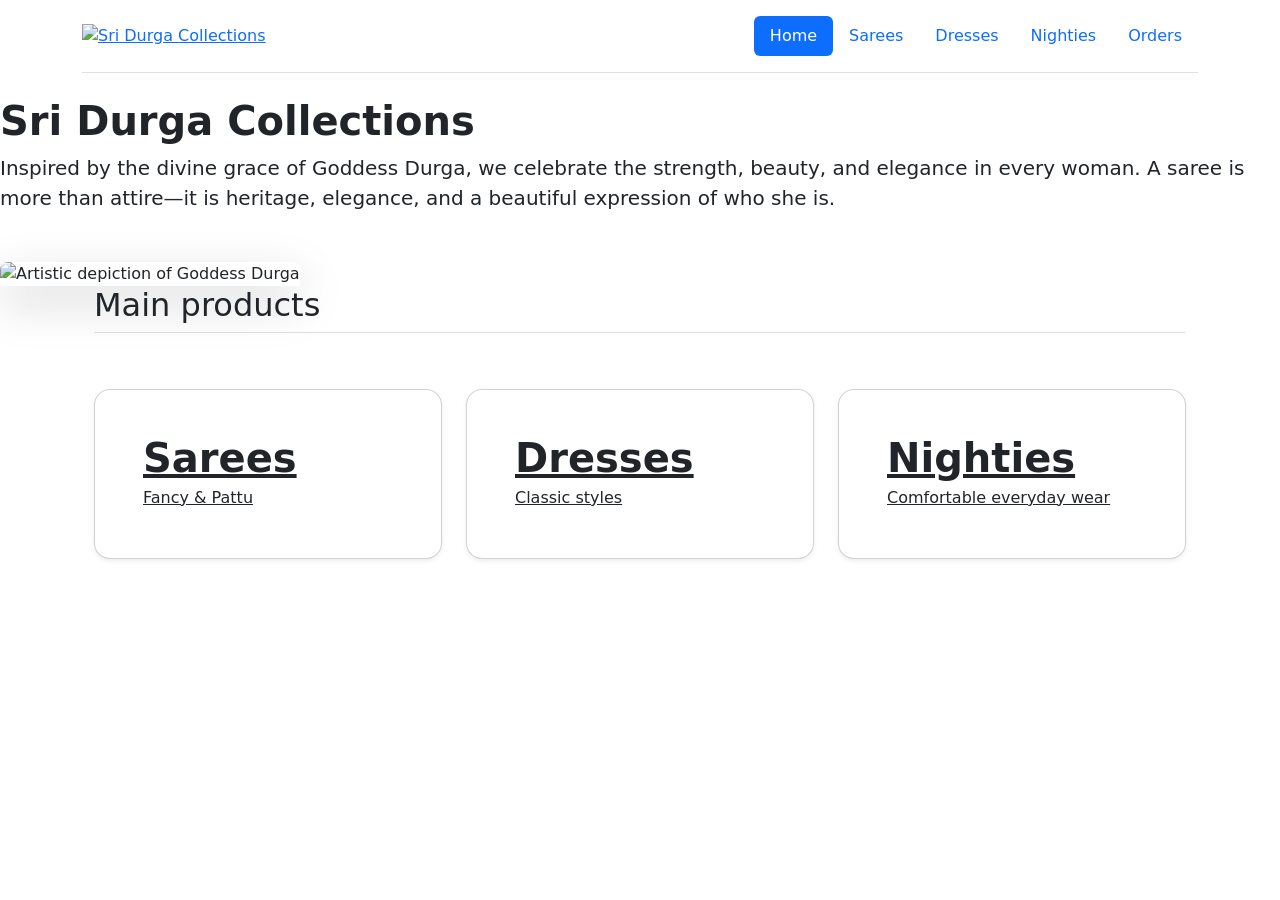
==== index.html @ 5ee33a94 "first index file" ====
<!doctype html>
<html lang="en">
<head>
  <meta charset="UTF-8">
  <meta name="viewport" content="width=device-width, initial-scale=1.0">
  <title>Sri Durga Collections</title>
  <link href="https://cdn.jsdelivr.net/npm/bootstrap@5.3.2/dist/css/bootstrap.min.css" rel="stylesheet" integrity="sha384-T3c6CoIi6uLrA9TneNEoa7RxnatzjcDSCmG1MXxSR1GAsXEV/Dwwykc2MPK8M2HN" crossorigin="anonymous">
  <link rel="stylesheet" href="static/css/styles.css">
</head>
<body>
  <div class="container">
    <header class="d-flex flex-wrap align-items-center justify-content-center py-3 mb-4 border-bottom">
      <a href="index.html" class="d-flex align-items-center me-md-auto" aria-label="Sri Durga Collections home"><img src="static/images/SDC_Logo.png" alt="Sri Durga Collections"></a>
      <nav aria-label="Primary navigation"><ul class="nav nav-pills"><li class="nav-item"><a href="index.html" class="nav-link active" aria-current="page">Home</a></li><li class="nav-item"><a href="sarees.html" class="nav-link">Sarees</a></li><li class="nav-item"><a href="dresses.html" class="nav-link">Dresses</a></li><li class="nav-item"><a href="nighties.html" class="nav-link">Nighties</a></li><li class="nav-item"><a href="orders.html" class="nav-link">Orders</a></li></ul></nav>
    </header>
  </div>
  <main>
    <section class="hero" aria-labelledby="hero-title">
      <h1 id="hero-title" class="fw-bold">Sri Durga Collections</h1>
      <p class="lead mb-5">Inspired by the divine grace of Goddess Durga, we celebrate the strength, beauty, and elegance in every woman. A saree is more than attire—it is heritage, elegance, and a beautiful expression of who she is.</p>
      <img src="static/images/Durga_face.png" class="hero-image rounded-top-3 shadow-lg" alt="Artistic depiction of Goddess Durga" width="700" height="500" loading="lazy">
    </section>
    <section class="container px-4 pb-5" aria-labelledby="products-title">
      <h2 id="products-title" class="product-heading pb-2 border-bottom">Main products</h2>
      <div class="row row-cols-1 row-cols-lg-3 align-items-stretch g-4 py-5">
        <div class="col"><a href="sarees.html" class="product-card card h-100 overflow-hidden rounded-4 shadow-sm" style="--card-gradient:linear-gradient(135deg,#8c234a,#d7914d)"><span class="d-flex flex-column h-100 p-5"><span class="mt-auto display-6 lh-1 fw-bold">Sarees</span><span class="mt-2">Fancy &amp; Pattu</span></span></a></div>
        <div class="col"><a href="dresses.html" class="product-card card h-100 overflow-hidden rounded-4 shadow-sm" style="--card-gradient:linear-gradient(135deg,#8d1426,#c38a26)"><span class="d-flex flex-column h-100 p-5"><span class="mt-auto display-6 lh-1 fw-bold">Dresses</span><span class="mt-2">Classic styles</span></span></a></div>
        <div class="col"><a href="nighties.html" class="product-card card h-100 overflow-hidden rounded-4 shadow-sm" style="--card-gradient:linear-gradient(135deg,#0f6b61,#244a85)"><span class="d-flex flex-column h-100 p-5"><span class="mt-auto display-6 lh-1 fw-bold">Nighties</span><span class="mt-2">Comfortable everyday wear</span></span></a></div>
      </div>
    </section>
  </main>
</body>
</html>
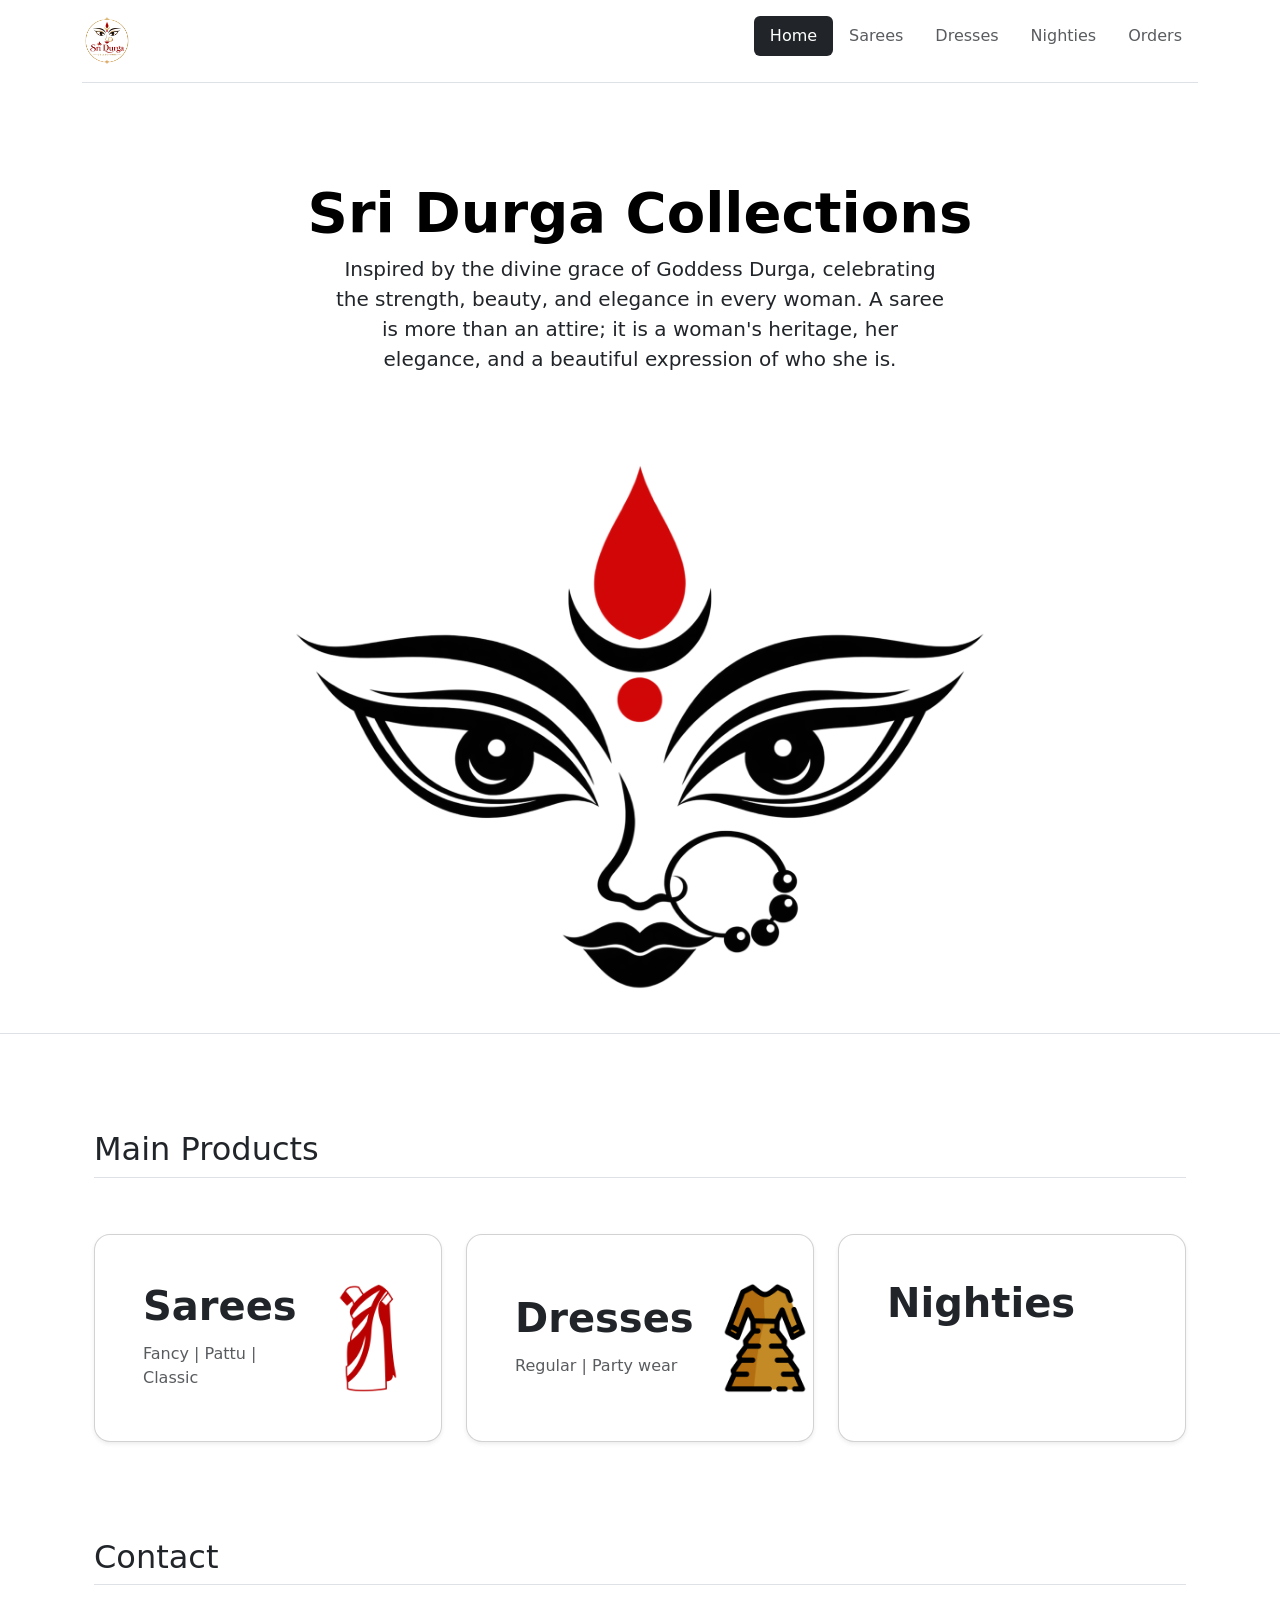
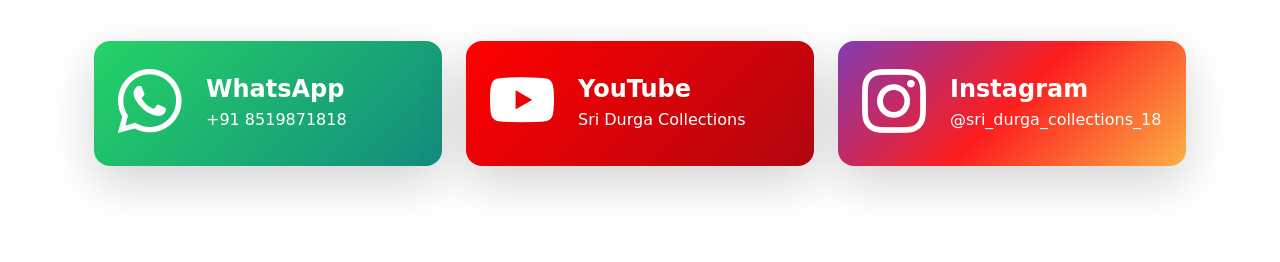
==== commit 2af2f8b2: "developed base website with home and orders (coming soon)" ====
--- a/index.html
+++ b/index.html
@@ -1,33 +1,115 @@
-<!doctype html>
+﻿<!DOCTYPE html>
 <html lang="en">
 <head>
   <meta charset="UTF-8">
   <meta name="viewport" content="width=device-width, initial-scale=1.0">
   <title>Sri Durga Collections</title>
   <link href="https://cdn.jsdelivr.net/npm/bootstrap@5.3.2/dist/css/bootstrap.min.css" rel="stylesheet" integrity="sha384-T3c6CoIi6uLrA9TneNEoa7RxnatzjcDSCmG1MXxSR1GAsXEV/Dwwykc2MPK8M2HN" crossorigin="anonymous">
+  <script src="https://cdn.jsdelivr.net/npm/bootstrap@5.3.2/dist/js/bootstrap.bundle.min.js" integrity="sha384-C6RzsynM9kWDrMNeT87bh95OGNyZPhcTNXj1NW7RuBCsyN/o0jlpcV8Qyq46cDfL" crossorigin="anonymous"></script>
   <link rel="stylesheet" href="static/css/styles.css">
+  <link rel="stylesheet" href="https://cdn.jsdelivr.net/npm/bootstrap-icons@1.11.3/font/bootstrap-icons.min.css">
 </head>
 <body>
-  <div class="container">
-    <header class="d-flex flex-wrap align-items-center justify-content-center py-3 mb-4 border-bottom">
-      <a href="index.html" class="d-flex align-items-center me-md-auto" aria-label="Sri Durga Collections home"><img src="static/images/SDC_Logo.png" alt="Sri Durga Collections"></a>
-      <nav aria-label="Primary navigation"><ul class="nav nav-pills"><li class="nav-item"><a href="index.html" class="nav-link active" aria-current="page">Home</a></li><li class="nav-item"><a href="sarees.html" class="nav-link">Sarees</a></li><li class="nav-item"><a href="dresses.html" class="nav-link">Dresses</a></li><li class="nav-item"><a href="nighties.html" class="nav-link">Nighties</a></li><li class="nav-item"><a href="orders.html" class="nav-link">Orders</a></li></ul></nav>
+  <div class="container ">
+    <!-- Header / primary navigation -->
+    <header class="d-flex flex-wrap justify-content-center py-3 mb-4 border-bottom ">
+      <a href="./index" class="d-flex align-items-center mb-3 mb-md-0 me-md-auto link-body-emphasis text-decoration-none">
+        <img src="static/images/SDC_Logo.png" alt="Sri Durga Collections">
+      </a>
+      <ul class="nav nav-pills">
+        <li class="nav-item"><a href="./index.html" class="nav-link active bg-dark" aria-current="page">Home</a></li>
+        <li class="nav-item"><a href="./sarees.html" class="nav-link text-body-secondary">Sarees</a></li>
+        <li class="nav-item"><a href="./dresses.html" class="nav-link text-body-secondary">Dresses</a></li>
+        <li class="nav-item"><a href="./nighties.html" class="nav-link text-body-secondary">Nighties</a></li>
+        <li class="nav-item"><a href="./orders.html" class="nav-link text-body-secondary">Orders</a></li>
+      </ul>
     </header>
   </div>
-  <main>
-    <section class="hero" aria-labelledby="hero-title">
-      <h1 id="hero-title" class="fw-bold">Sri Durga Collections</h1>
-      <p class="lead mb-5">Inspired by the divine grace of Goddess Durga, we celebrate the strength, beauty, and elegance in every woman. A saree is more than attire—it is heritage, elegance, and a beautiful expression of who she is.</p>
-      <img src="static/images/Durga_face.png" class="hero-image rounded-top-3 shadow-lg" alt="Artistic depiction of Goddess Durga" width="700" height="500" loading="lazy">
-    </section>
-    <section class="container px-4 pb-5" aria-labelledby="products-title">
-      <h2 id="products-title" class="product-heading pb-2 border-bottom">Main products</h2>
-      <div class="row row-cols-1 row-cols-lg-3 align-items-stretch g-4 py-5">
-        <div class="col"><a href="sarees.html" class="product-card card h-100 overflow-hidden rounded-4 shadow-sm" style="--card-gradient:linear-gradient(135deg,#8c234a,#d7914d)"><span class="d-flex flex-column h-100 p-5"><span class="mt-auto display-6 lh-1 fw-bold">Sarees</span><span class="mt-2">Fancy &amp; Pattu</span></span></a></div>
-        <div class="col"><a href="dresses.html" class="product-card card h-100 overflow-hidden rounded-4 shadow-sm" style="--card-gradient:linear-gradient(135deg,#8d1426,#c38a26)"><span class="d-flex flex-column h-100 p-5"><span class="mt-auto display-6 lh-1 fw-bold">Dresses</span><span class="mt-2">Classic styles</span></span></a></div>
-        <div class="col"><a href="nighties.html" class="product-card card h-100 overflow-hidden rounded-4 shadow-sm" style="--card-gradient:linear-gradient(135deg,#0f6b61,#244a85)"><span class="d-flex flex-column h-100 p-5"><span class="mt-auto display-6 lh-1 fw-bold">Nighties</span><span class="mt-2">Comfortable everyday wear</span></span></a></div>
+
+
+  
+  <!-- Banner / brand introduction -->
+  <div class="px-4 pt-5 my-5 text-center border-bottom">
+    <h1 class="display-4 fw-bold text-body-emphasis">Sri Durga Collections</h1>
+    <div class="col-lg-6 mx-auto">
+      <p class="lead mb-4">Inspired by the divine grace of Goddess Durga, celebrating the strength, beauty, and elegance in every woman. A saree is more than an attire; it is a woman's heritage, her elegance, and a beautiful expression of who she is.</p>
+      <div class="d-grid gap-2 d-sm-flex justify-content-sm-center mb-5"></div>
+    </div>
+    <div class="container px-5">
+      <img src="./static/images/Durga_face_red.png" class="img-fluid mb-4" alt="Artistic depiction of Goddess Durga" width="700" height="500" loading="lazy">
+    </div>
+  </div>
+  <!-- Main products -->
+  <div class="container px-4 py-5" id="custom-cards">
+    <h2 class="pb-2 border-bottom">Main Products</h2>
+    <div class="row row-cols-1 row-cols-lg-3 align-items-stretch g-4 py-5">
+      <div class="col">
+        <div class="card h-100 rounded-4 shadow-sm">
+          <div class="card-body d-flex align-items-center justify-content-between gap-3 p-5">
+            <div>
+              <h3 class="display-6 lh-1 fw-bold mb-3">Sarees</h3>
+              <p class="mb-0 text-body-secondary">Fancy | Pattu | Classic</p>
+            </div>
+            <img src="static/images/saree.png" alt="Saree" style="width: 110px; height: auto;">
+          </div>
+        </div>
       </div>
-    </section>
-  </main>
+      <div class="col">
+        <div class="card h-100 rounded-4 shadow-sm">
+          <div class="card-body d-flex align-items-center justify-content-between gap-3 p-5">
+            <div>
+              <h3 class="display-6 lh-1 fw-bold mb-3">Dresses</h3>
+              <p class="mb-0 text-body-secondary">Regular | Party wear</p>
+            </div>
+            <img src="static/images/female-dress.png" alt="Woman wearing a dress" style="width: 110px; height: auto;">
+          </div>
+        </div>
+      </div>
+      <div class="col">
+        <div class="card h-100 rounded-4 shadow-sm">
+          <div class="card-body p-5">
+            <h3 class="display-6 lh-1 fw-bold mb-3">Nighties</h3>
+          </div>
+        </div>
+      </div>
+    </div>
+  </div>
+
+  <!-- Contact links -->
+  <section class="container px-4 pb-5" aria-labelledby="contact-title">
+    <h2 id="contact-title" class="pb-2 border-bottom">Contact</h2>
+    <div class="row row-cols-1 row-cols-lg-3 align-items-stretch g-4 py-5">
+      <div class="col">
+        <a href="https://wa.me/918519871818" target="_blank" rel="noopener noreferrer" class="text-decoration-none">
+          <div class="card h-100 border-0 rounded-4 shadow-lg text-white" style="background: linear-gradient(135deg, #25D366, #128C7E);">
+            <div class="card-body d-flex align-items-center gap-4 p-4">
+              <i class="bi bi-whatsapp display-3" aria-hidden="true"></i>
+              <div><h3 class="h4 fw-bold mb-1">WhatsApp</h3><p class="mb-0">+91 8519871818</p></div>
+            </div>
+          </div>
+        </a>
+      </div>
+      <div class="col">
+        <a href="https://youtube.com/@sridurgacollections_18" target="_blank" rel="noopener noreferrer" class="text-decoration-none">
+          <div class="card h-100 border-0 rounded-4 shadow-lg text-white" style="background: linear-gradient(135deg, #FF0000, #B20710);">
+            <div class="card-body d-flex align-items-center gap-4 p-4">
+              <i class="bi bi-youtube display-3" aria-hidden="true"></i>
+              <div><h3 class="h4 fw-bold mb-1">YouTube</h3><p class="mb-0">Sri Durga Collections</p></div>
+            </div>
+          </div>
+        </a>
+      </div>
+      <div class="col">
+        <a href="https://instagram.com/sri_durga_collections_18" target="_blank" rel="noopener noreferrer" class="text-decoration-none">
+          <div class="card h-100 border-0 rounded-4 shadow-lg text-white" style="background: linear-gradient(135deg, #833AB4, #FD1D1D, #FCB045);">
+            <div class="card-body d-flex align-items-center gap-4 p-4">
+              <i class="bi bi-instagram display-3" aria-hidden="true"></i>
+              <div><h3 class="h4 fw-bold mb-1">Instagram</h3><p class="mb-0">@sri_durga_collections_18</p></div>
+            </div>
+          </div>
+        </a>
+      </div>
+    </div>
+  </section>
 </body>
 </html>
--- a/static/css/styles.css
+++ b/static/css/styles.css
@@ -0,0 +1,235 @@
+header a img, footer a img{
+    width : 50px;
+    height : auto;
+  }
+
+  header > a, footer a{
+    text-align: left;
+  }
+  
+  .rotate {
+    animation: rotation 2s;
+  }
+  
+  @keyframes rotation {
+    from {
+      transform: rotate(0deg);
+    }
+    to {
+      transform: rotate(359deg);
+    }
+  }
+  
+  .linear {
+    animation-timing-function: linear;
+  }
+  
+  .infinite {
+    animation-iteration-count: infinite;
+  }
+  
+  .rotate-image {
+    animation: rotation 2s linear infinite;
+  }
+  
+  .word-row.is-playing { 
+    background: #fff4e5; 
+    outline: 2px solid #ffd8a8;
+  }
+  .speak .icon { margin-left: .25rem; opacity: .75; }
+
+  .word-row.is-playing {
+    background: #fff4e5;
+    outline: 2px solid #ffd8a8;
+  }
+  .speak:focus-visible {
+    outline: 2px solid #0d6efd;
+    border-radius: .5rem;
+  }
+   
+  /* French flag button colors */
+.set-btn{
+  background: #ffffff ;
+  color: #212529 ;
+  border: 1px solid #212529 ;
+}
+
+.section-btn{
+  background: #ffffff ;
+  color: #212529 ;
+  border: 1px solid #212529 ;
+}
+
+.set-btn:hover,
+.section-btn:hover{
+  border-color: #212529;
+  background: #f8f9fa;
+}
+
+.set-btn,
+.section-btn {
+  transition: border-color .15s ease, background-color .15s ease;
+}
+
+.set-btn.active{
+  background: #00418A ;
+  color: #fff ;
+  border-color: #00418A ;
+}
+
+.section-btn.active{
+  background: #D83A2F ;
+  color: #fff ;
+  border-color: #D83A2F ;
+}
+
+.set-btn:focus-visible,
+.section-btn:focus-visible {
+  border-color: #000 !important;
+  outline: 2px solid #000;
+  outline-offset: 1px;
+  box-shadow: none !important;
+}
+
+.set-btn:focus,
+.section-btn:focus,
+.set-btn:active,
+.section-btn:active {
+  border-color: #000 !important;
+  box-shadow: none !important;
+}
+
+.construction-wrapper {
+  min-height: 100vh;
+  display: flex;
+  align-items: center;
+  justify-content: center;
+}
+
+.construction-img {
+  max-width: 480px;
+  width: 100%;
+  height: auto;
+  opacity: 0.9;
+}
+
+.construction-text {
+  color: #ff2137;
+  letter-spacing: 1px;
+  font-size: 3rem;
+  margin-top: 2rem;
+}
+
+.commingsoon-text {
+  font-size: 5rem;
+  font-weight: 400;
+  letter-spacing: 3px;
+  color: #000;
+  margin-top: 1rem;
+  text-transform: uppercase;
+}
+
+.construction-img {
+  animation: float 2.5s ease-in-out infinite;
+}
+
+@keyframes float {
+  0% { transform: translateY(0); }
+  50% { transform: translateY(-6px); }
+  100% { transform: translateY(0); }
+}
+
+.tutor-response {
+  border: 1px solid rgba(0,0,0,.08);
+  border-radius: 16px;
+  padding: 16px;
+  background: #fff;
+  box-shadow: 0 10px 25px rgba(0,0,0,.06);
+}
+
+.tutor-grid {
+  display: grid;
+  gap: 14px;
+  grid-template-columns: 1fr;
+}
+
+@media (min-width: 992px) {
+  .tutor-grid { grid-template-columns: 1fr 1fr; }
+  .tutor-grid .tutor-section:first-child { grid-column: 1 / -1; }
+}
+
+.tutor-section {
+  border: 1px solid rgba(0,0,0,.08);
+  border-radius: 14px;
+  padding: 14px;
+  background: rgba(13,110,253,.03);
+}
+
+.tutor-title {
+  margin: 0 0 10px 0;
+  font-weight: 700;
+  letter-spacing: .2px;
+}
+
+.tutor-box {
+  background: #fff;
+  border: 1px solid rgba(0,0,0,.08);
+  border-radius: 12px;
+  padding: 12px;
+  font-size: 1rem;
+  line-height: 1.5;
+}
+
+.tutor-list { margin: 0; padding-left: 18px; }
+.tutor-list li { margin: 6px 0; line-height: 1.45; }
+.tutor-ol { padding-left: 22px; }
+
+.option-btn { width: 100%; text-align: left; }
+.pill { font-size: .85rem; }
+.question-box { border-radius: 14px; }
+
+.speaking-animation {
+  height: 42px;
+  display: flex;
+  align-items: center;
+  justify-content: center;
+  gap: 5px;
+  margin: 1rem 0;
+}
+
+.speaking-animation span {
+  width: 6px;
+  height: 12px;
+  border-radius: 99px;
+  background: #dc3545;
+  animation: speaking-wave 850ms ease-in-out infinite;
+}
+
+.speaking-animation span:nth-child(2) { animation-delay: 100ms; }
+.speaking-animation span:nth-child(3) { animation-delay: 200ms; }
+.speaking-animation span:nth-child(4) { animation-delay: 300ms; }
+.speaking-animation span:nth-child(5) { animation-delay: 400ms; }
+
+@keyframes speaking-wave {
+  0%, 100% { height: 10px; opacity: .55; }
+  50% { height: 38px; opacity: 1; }
+}
+
+.practice-set-option {
+  margin: 0;
+  padding: .25rem .45rem .25rem 1.7rem;
+  border: 1px solid #dee2e6;
+  border-radius: .5rem;
+  background: #fff;
+  transition: border-color .15s ease, box-shadow .15s ease;
+}
+
+.practice-set-option:hover {
+  border-color: #212529;
+  box-shadow: 0 0 0 .15rem rgba(33, 37, 41, .1);
+}
+
+.practice-set-option label,
+.practice-set-option input { cursor: pointer; }
+
+.practice-set-option:has(.form-check-input:checked) { border-color: #212529; }
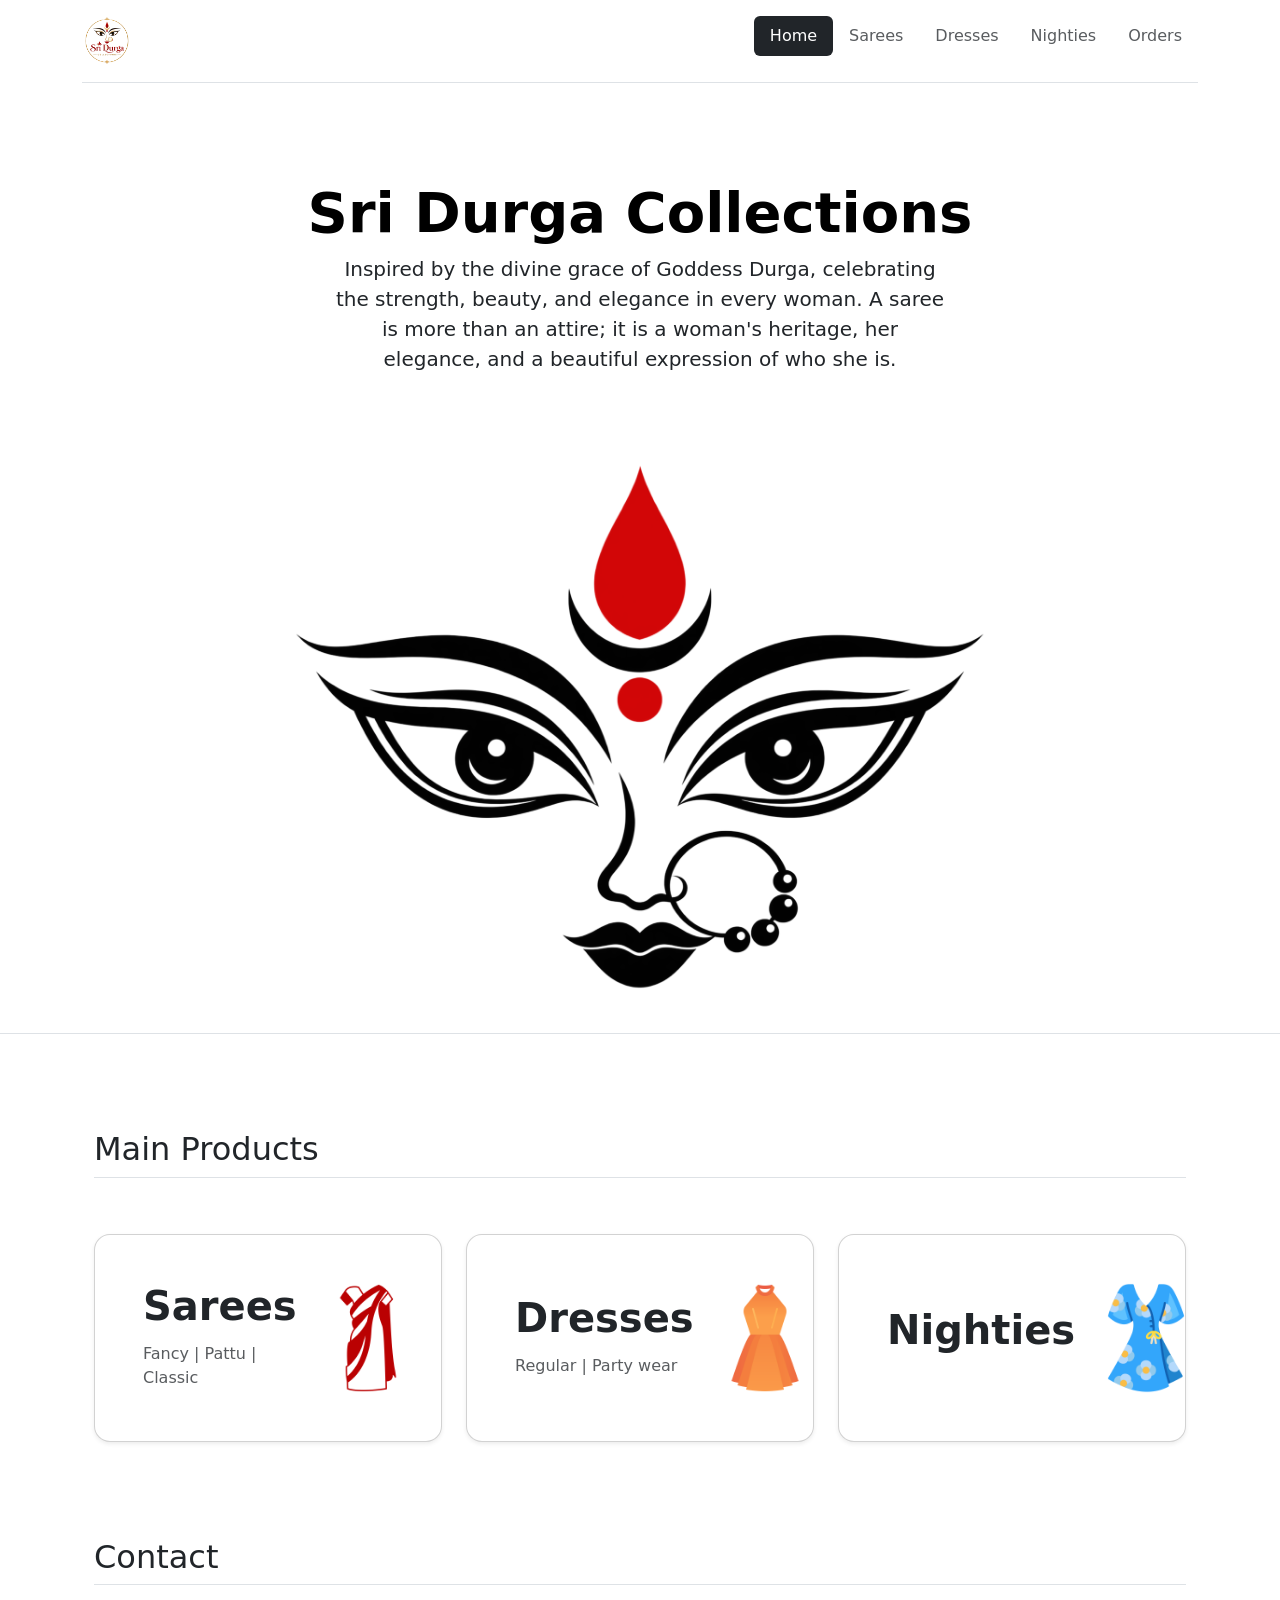
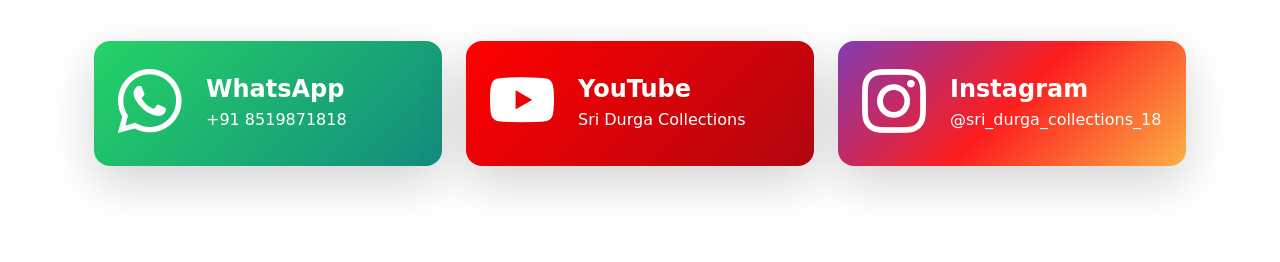
==== commit 0335653d: "added details and base pages" ====
--- a/index.html
+++ b/index.html
@@ -67,8 +67,11 @@
       </div>
       <div class="col">
         <div class="card h-100 rounded-4 shadow-sm">
-          <div class="card-body p-5">
-            <h3 class="display-6 lh-1 fw-bold mb-3">Nighties</h3>
+          <div class="card-body d-flex align-items-center justify-content-between gap-3 p-5">
+            <div>
+              <h3 class="display-6 lh-1 fw-bold mb-3">Nighties</h3>
+            </div>
+            <img src="static/images/nightie.png" alt="Woman wearing a nightie" style="width: 110px; height: auto;">
           </div>
         </div>
       </div>
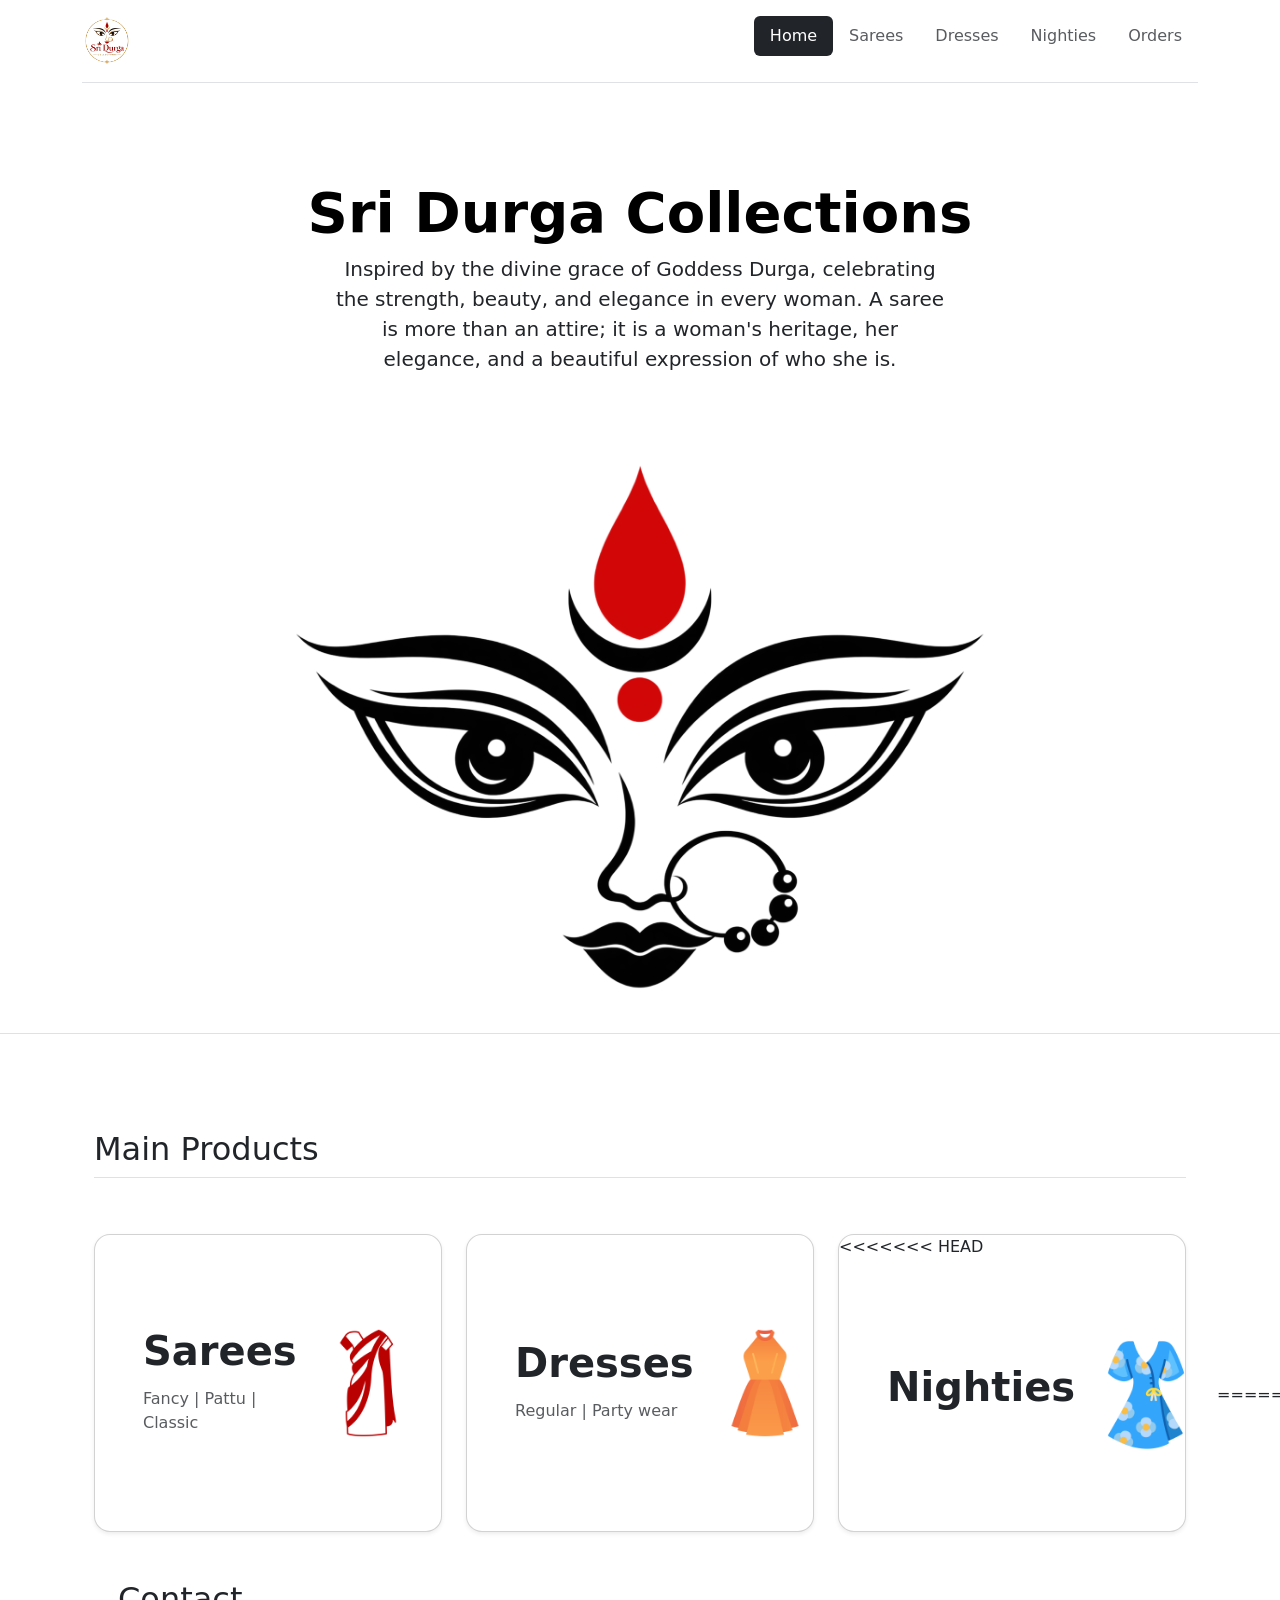
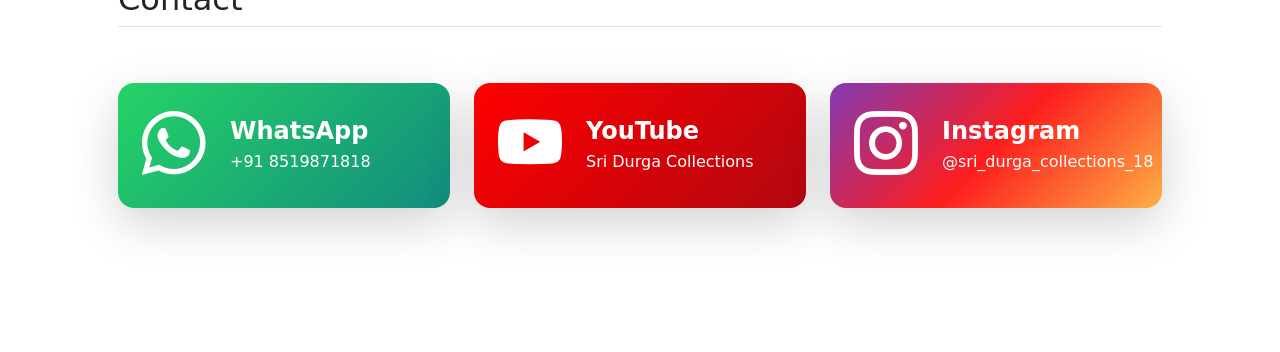
==== commit a3fd37c0: "added bas epages and details" ====
--- a/index.html
+++ b/index.html
@@ -67,11 +67,16 @@
       </div>
       <div class="col">
         <div class="card h-100 rounded-4 shadow-sm">
+<<<<<<< HEAD
           <div class="card-body d-flex align-items-center justify-content-between gap-3 p-5">
             <div>
               <h3 class="display-6 lh-1 fw-bold mb-3">Nighties</h3>
             </div>
             <img src="static/images/nightie.png" alt="Woman wearing a nightie" style="width: 110px; height: auto;">
+=======
+          <div class="card-body p-5">
+            <h3 class="display-6 lh-1 fw-bold mb-3">Nighties</h3>
+>>>>>>> main
           </div>
         </div>
       </div>
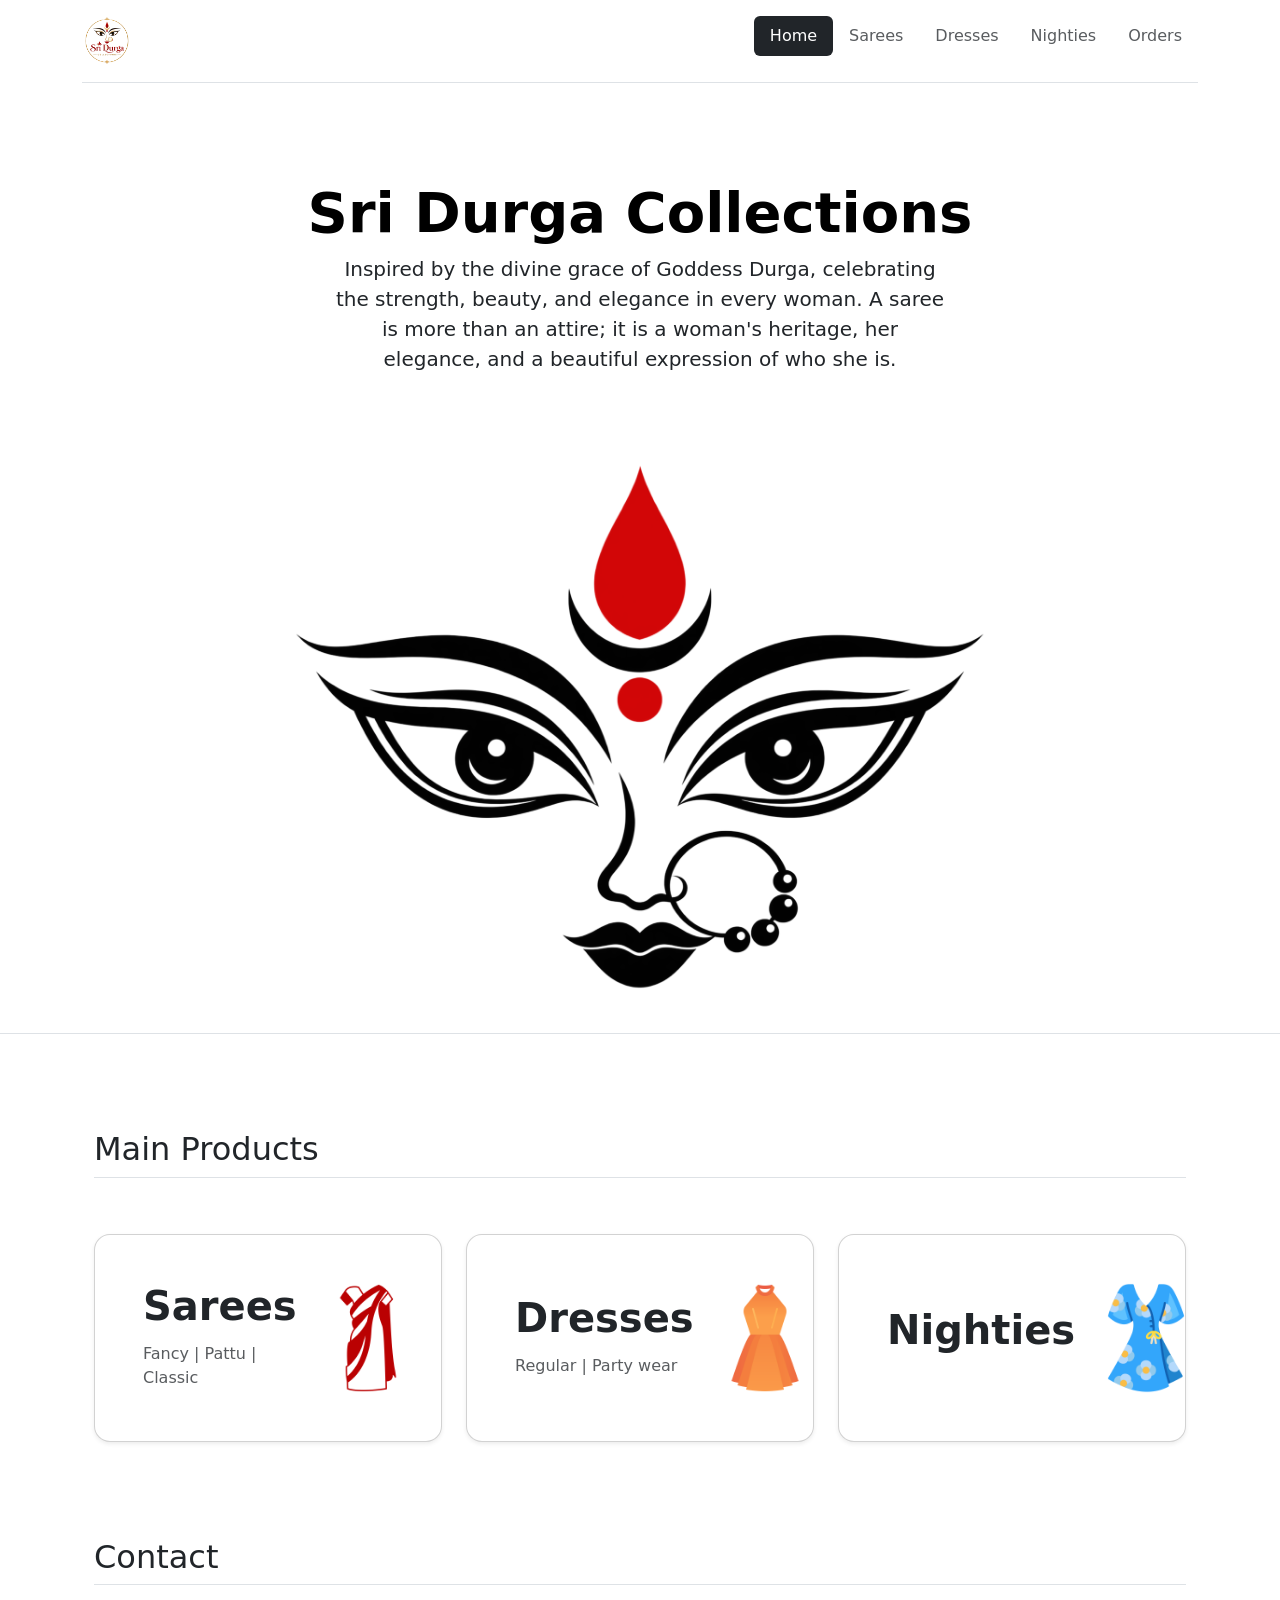
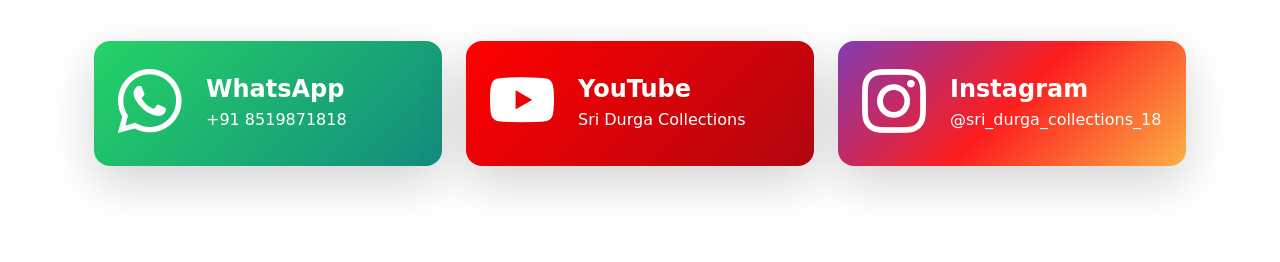
==== commit 6601808f: "removed unnecessary head and main lines tag" ====
--- a/index.html
+++ b/index.html
@@ -67,16 +67,11 @@
       </div>
       <div class="col">
         <div class="card h-100 rounded-4 shadow-sm">
-<<<<<<< HEAD
           <div class="card-body d-flex align-items-center justify-content-between gap-3 p-5">
             <div>
               <h3 class="display-6 lh-1 fw-bold mb-3">Nighties</h3>
             </div>
             <img src="static/images/nightie.png" alt="Woman wearing a nightie" style="width: 110px; height: auto;">
-=======
-          <div class="card-body p-5">
-            <h3 class="display-6 lh-1 fw-bold mb-3">Nighties</h3>
->>>>>>> main
           </div>
         </div>
       </div>
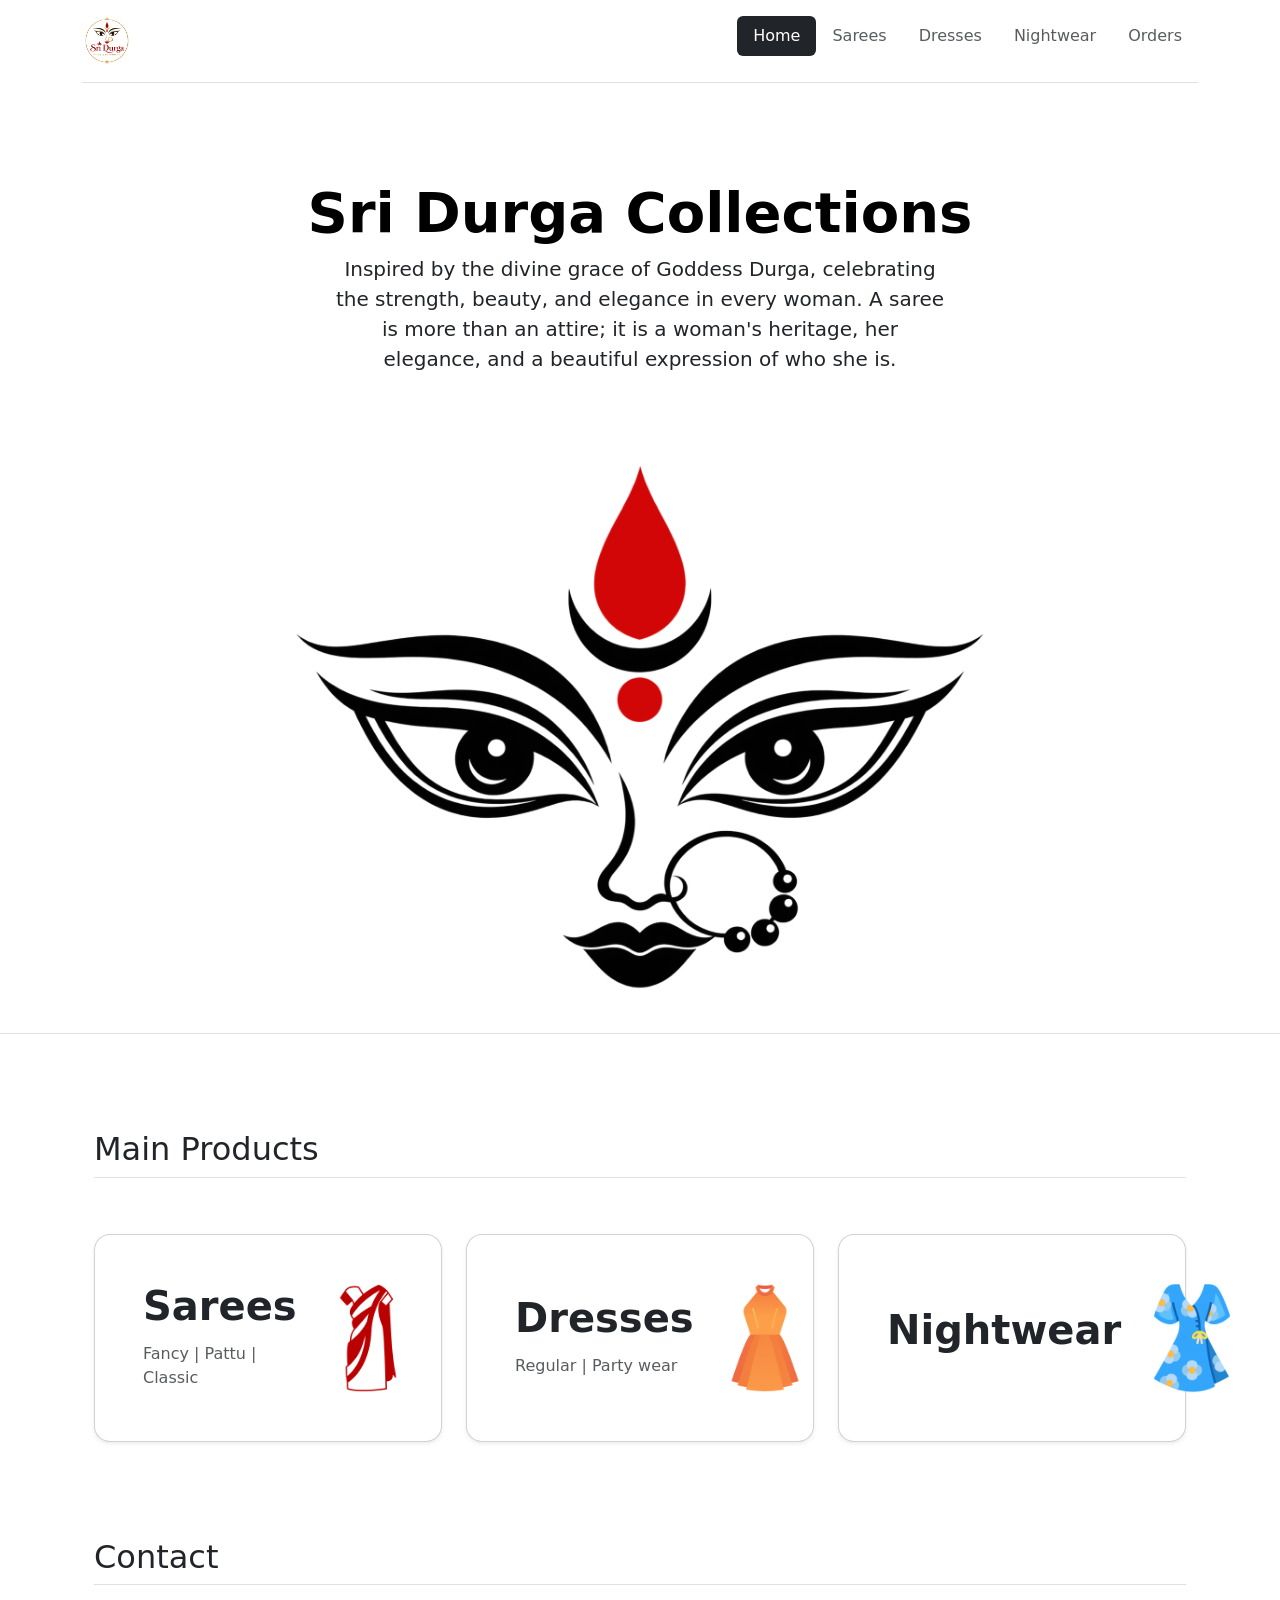
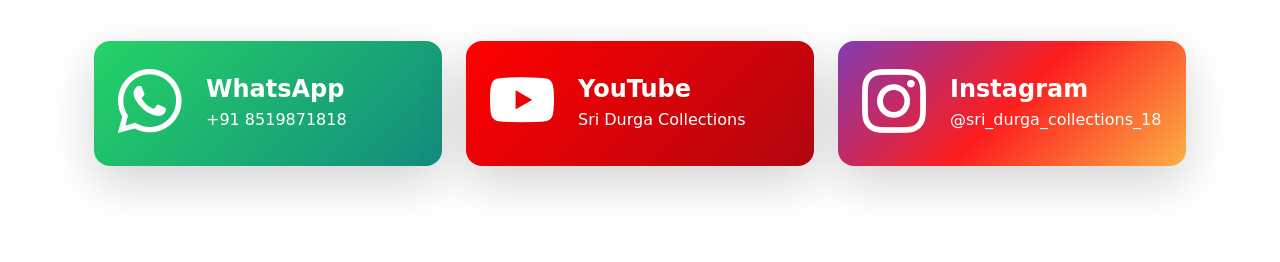
==== commit d97fd7e0: "sarees sample with saree code images" ====
--- a/index.html
+++ b/index.html
@@ -20,7 +20,7 @@
         <li class="nav-item"><a href="./index.html" class="nav-link active bg-dark" aria-current="page">Home</a></li>
         <li class="nav-item"><a href="./sarees.html" class="nav-link text-body-secondary">Sarees</a></li>
         <li class="nav-item"><a href="./dresses.html" class="nav-link text-body-secondary">Dresses</a></li>
-        <li class="nav-item"><a href="./nighties.html" class="nav-link text-body-secondary">Nighties</a></li>
+        <li class="nav-item"><a href="./nightwear.html" class="nav-link text-body-secondary">Nightwear</a></li>
         <li class="nav-item"><a href="./orders.html" class="nav-link text-body-secondary">Orders</a></li>
       </ul>
     </header>
@@ -69,7 +69,7 @@
         <div class="card h-100 rounded-4 shadow-sm">
           <div class="card-body d-flex align-items-center justify-content-between gap-3 p-5">
             <div>
-              <h3 class="display-6 lh-1 fw-bold mb-3">Nighties</h3>
+              <h3 class="display-6 lh-1 fw-bold mb-3">Nightwear</h3>
             </div>
             <img src="static/images/nightie.png" alt="Woman wearing a nightie" style="width: 110px; height: auto;">
           </div>
--- a/static/css/styles.css
+++ b/static/css/styles.css
@@ -1,4 +1,4 @@
-header a img, footer a img{
+﻿header a img, footer a img{
     width : 50px;
     height : auto;
   }
@@ -233,3 +233,28 @@
 .practice-set-option input { cursor: pointer; }
 
 .practice-set-option:has(.form-check-input:checked) { border-color: #212529; }
+
+/* Product catalogues */
+.catalogue-heading > p:first-child { color: #000; letter-spacing: .08em; }
+.collection-card { overflow: hidden; background: #fff; border: 1px solid #dedede; border-radius: 1rem; box-shadow: 0 .5rem 1.5rem rgba(0,0,0,.08); }
+.collection-image-button { position: relative; display: block; width: 100%; padding: 0; overflow: hidden; border: 0; background: #f7f7f7; cursor: zoom-in; touch-action: pan-y; }
+.collection-image { display: block; width: 100%; aspect-ratio: 4 / 5; object-fit: cover; transition: transform .25s ease; }
+.collection-image-button:hover .collection-image, .collection-image-button:focus-visible .collection-image { transform: scale(1.03); }
+.image-hint { position: absolute; right: .75rem; bottom: .75rem; padding: .35rem .6rem; color: #fff; background: rgba(0,0,0,.72); border-radius: 999px; font-size: .78rem; }
+.collection-details { padding: 1.5rem; }
+.product-code-main { margin: 0 0 .55rem; color: #000; font-size: 1.5rem; font-weight: 500; line-height: 1; }
+.product-detail { margin: 0 0 .35rem; color: #000; font-size: 1rem; font-weight: 400; }
+.product-price { margin: .75rem 0 0; color: #000; font-size: 2rem; font-weight: 700; }
+.collection-controls { display: flex; align-items: center; justify-content: space-between; margin-top: 1.25rem; padding-top: 1rem; border-top: 1px solid #e5e5e5; }
+.collection-arrow { width: 2.4rem; height: 2.4rem; color: #000; background: #fff; border: 1px solid #000; border-radius: 50%; font-size: 1.2rem; line-height: 1; }
+.collection-arrow:hover, .collection-arrow:focus-visible { color: #fff; background: #000; }
+.collection-count { color: #000; font-size: .9rem; }
+.product-dialog { width: min(920px, calc(100% - 2rem)); max-width: 920px; padding: 0; overflow: hidden; border: 0; border-radius: 1rem; box-shadow: 0 1.5rem 4rem rgba(0,0,0,.28); }
+.product-dialog::backdrop { background: rgba(0,0,0,.72); }
+.product-dialog-content { display: grid; grid-template-columns: minmax(0,1.1fr) minmax(260px,.9fr); }
+.product-dialog-image { background: #f7f7f7; touch-action: pan-y; }
+.product-dialog-image img { display: block; width: 100%; height: min(75vh,680px); object-fit: contain; }
+.product-dialog-details { display: flex; flex-direction: column; justify-content: center; padding: clamp(2rem,6vw,4rem); }
+.dialog-controls { margin-top: 1.75rem; }
+.dialog-close { position: absolute; z-index: 1; top: .75rem; right: .75rem; width: 2.5rem; height: 2.5rem; color: #fff; background: rgba(0,0,0,.72); border: 0; border-radius: 50%; font-size: 1.7rem; line-height: 1; }
+@media (max-width:767.98px) { .product-dialog-content { grid-template-columns:1fr; } .product-dialog-image img { height:min(55vh,460px); } }
